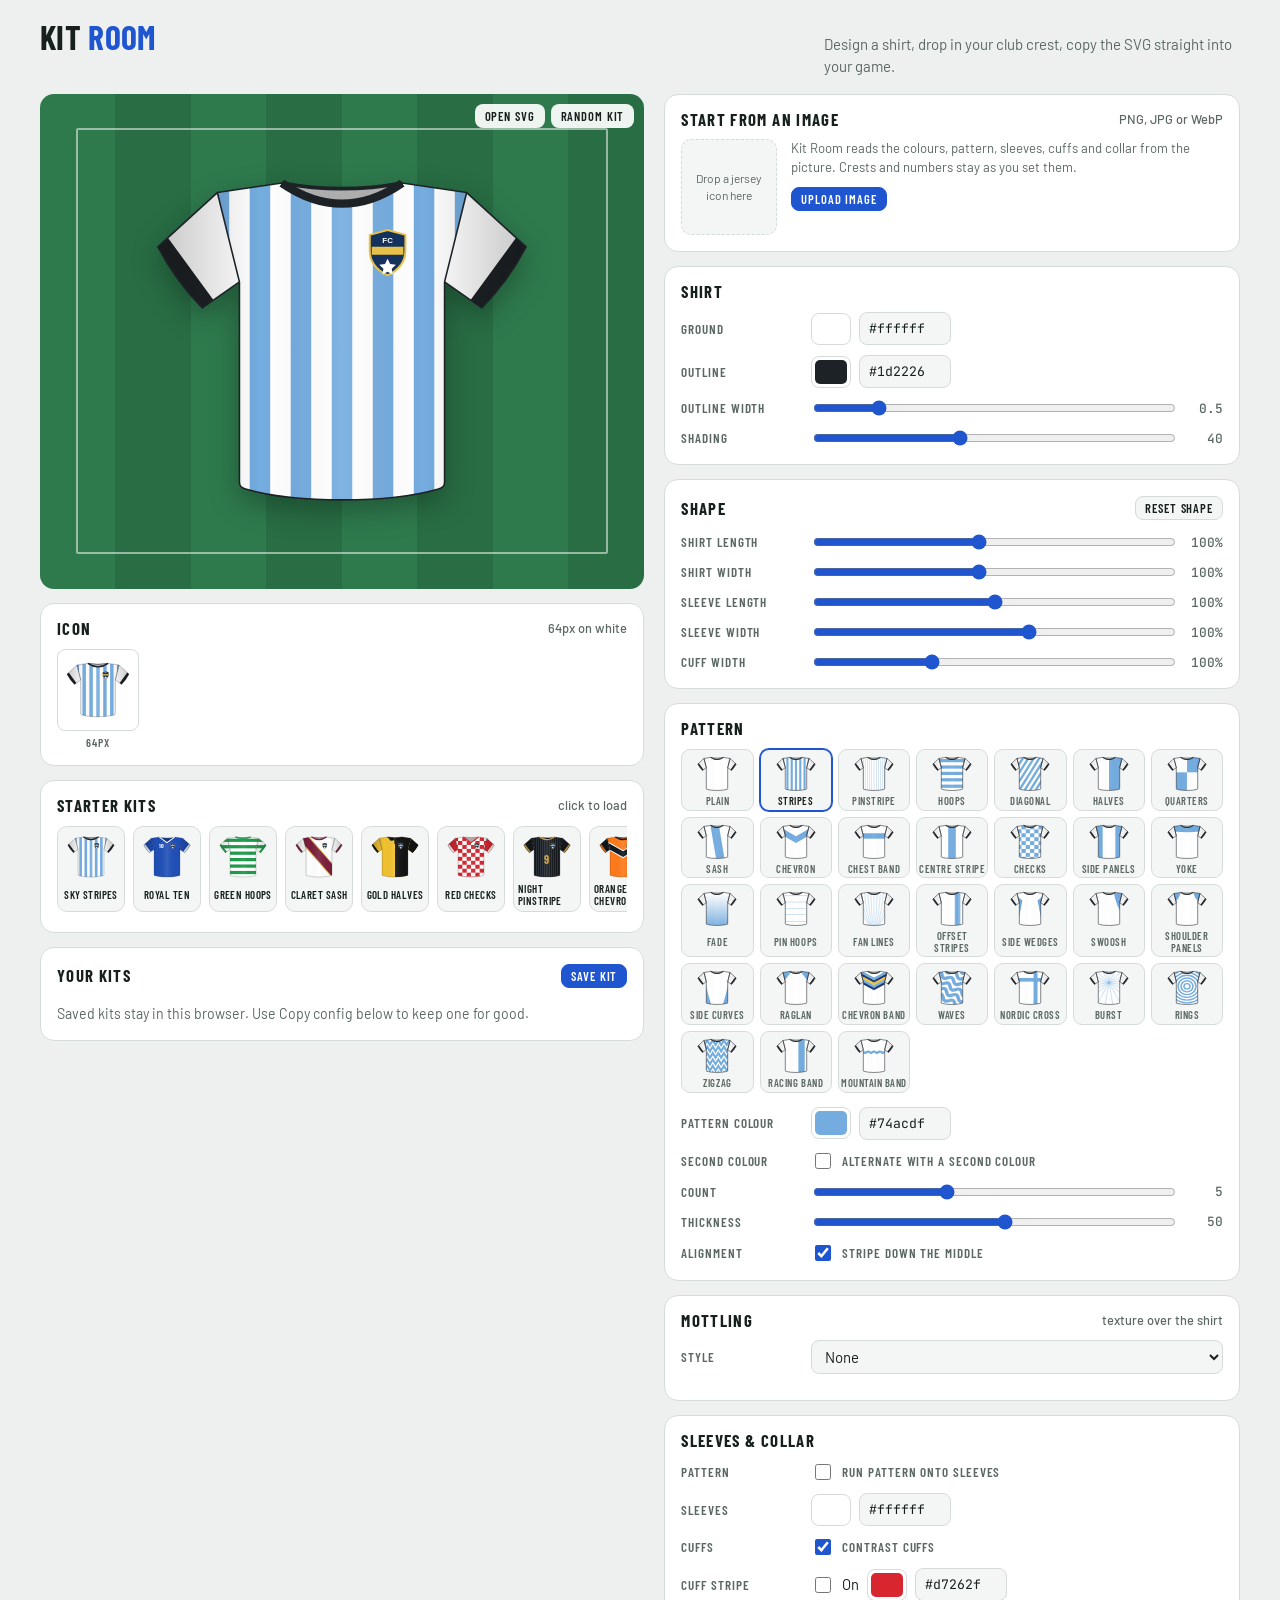
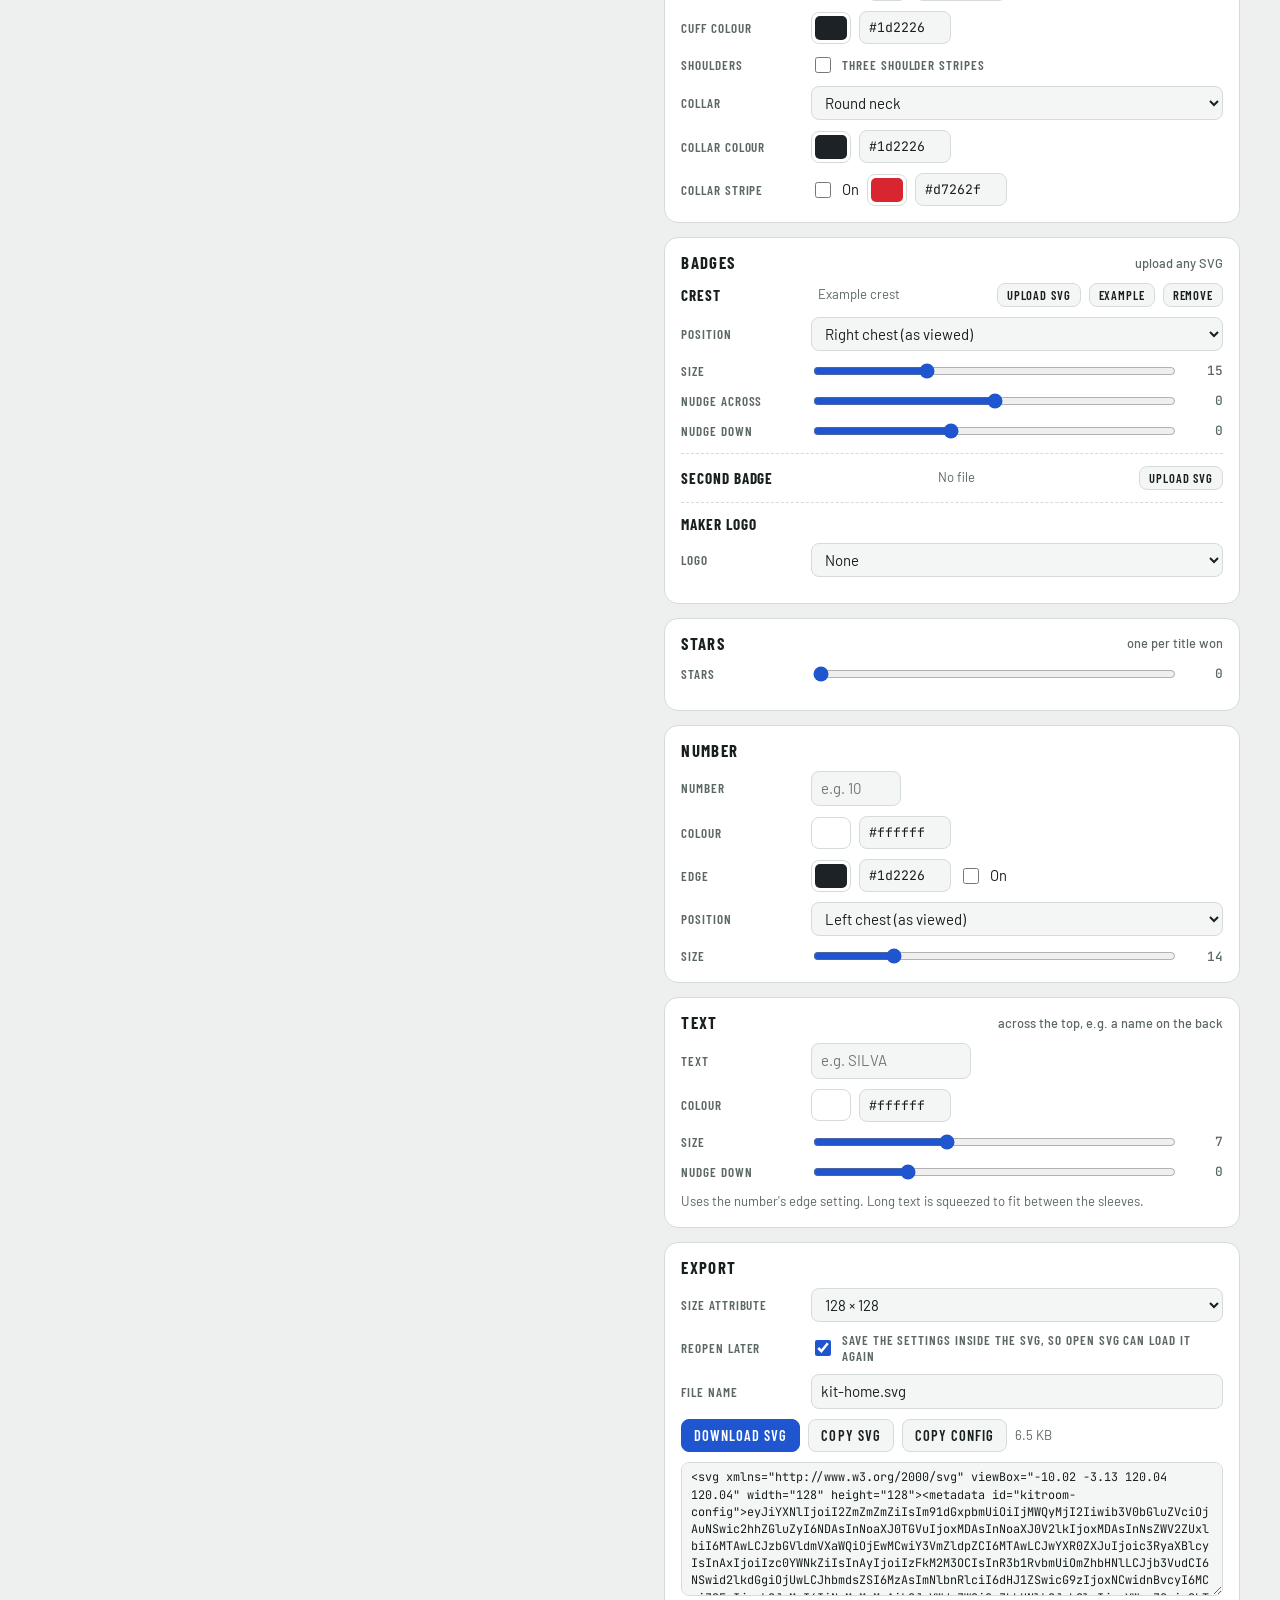
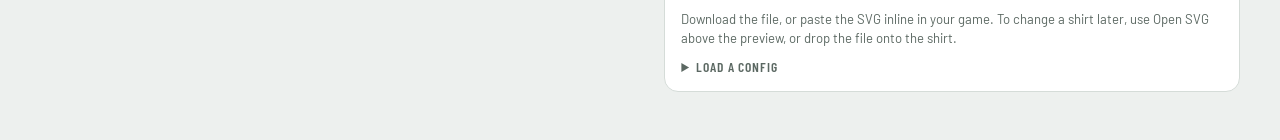
==== index.html @ 8db9efd8 "split standalone; add php drawer for randomization" ====
<!doctype html>
<html lang="en">
<head>
<meta charset="utf-8">
<meta name="viewport" content="width=device-width,initial-scale=1">
<title>Kit Room</title>
<link rel="preconnect" href="https://fonts.googleapis.com">
<link rel="stylesheet" href="https://fonts.googleapis.com/css2?family=Barlow+Condensed:wght@500;600;700&family=Barlow:wght@400;500;600&family=JetBrains+Mono:wght@400&display=swap">
<link rel="stylesheet" href="kit-room.css">
</head>
<body>
<div class="wrap">
  <header class="top">
    <h1>Kit <span>Room</span></h1>
    <p class="tag">Design a shirt, drop in your club crest, copy the SVG straight into your game.</p>
  </header>

  <div class="grid">
    <div class="stage-col">
      <div class="stage">
        <div class="stage-tools">
          <label class="btn small onturf file" title="Open a shirt SVG made in Kit Room">Open SVG<input type="file" accept=".svg,image/svg+xml" id="openSvg"></label><button class="btn small onturf" id="randomize" type="button">Random kit</button>
        </div>
        <div class="shirt" id="preview"></div>
      </div>

      <div class="card">
        <h2>Icon <small>64px on white</small></h2>
        <div class="sizes" id="sizes"></div>
      </div>

      <div class="card">
        <h2>Starter kits <small>click to load</small></h2>
        <div class="strip" id="presets"></div>
      </div>

      <div class="card">
        <h2>Your kits <button class="btn small primary" id="saveKit" type="button">Save kit</button></h2>
        <div class="strip" id="saved"></div>
        <p class="empty" id="savedEmpty">Saved kits stay in this browser. Use Copy config below to keep one for good.</p>
      </div>
    </div>

    <div class="controls">
      <section class="card" id="importCard">
        <h2>Start from an image <small>PNG, JPG or WebP</small></h2>
        <div class="import">
          <div class="import-drop" id="importDrop">
            <img id="importImg" alt="Uploaded jersey" hidden>
            <span id="importHint">Drop a jersey icon here</span>
          </div>
          <div class="import-body">
            <p class="note" style="margin:0" id="importText">Kit Room reads the colours, pattern, sleeves, cuffs and collar from the picture. Crests and numbers stay as you set them.</p>
            <div class="swatches" id="importSwatches"></div>
            <div class="btns"><label class="btn small primary file">Upload image<input type="file" accept="image/png,image/jpeg,image/webp,image/gif" id="importFile"></label><button class="btn small" type="button" id="importUndo" hidden>Undo</button></div>
          </div>
        </div>
      </section>

      <section class="card">
        <h2>Shirt</h2>
        <div class="row"><label for="c-base">Ground</label><div class="color"><input type="color" id="c-base" data-k="base"><input type="text" class="hex" id="h-base" data-hex="base" aria-label="Ground hex"></div></div>
        <div class="row"><label for="c-outline">Outline</label><div class="color"><input type="color" id="c-outline" data-k="outline"><input type="text" class="hex" id="h-outline" data-hex="outline" aria-label="Outline hex"></div></div>
        <div class="row"><label for="r-outlineW">Outline width</label><div class="range"><input type="range" id="r-outlineW" min="0" max="3" step="0.1" data-k="outlineW"><output></output></div></div>
        <div class="row"><label for="r-shading">Shading</label><div class="range"><input type="range" id="r-shading" min="0" max="100" step="1" data-k="shading"><output></output></div></div>
      </section>

      <section class="card">
        <h2>Shape <button class="btn small" id="resetShape" type="button">Reset shape</button></h2>
        <div class="row"><label for="r-shirtLen">Shirt length</label><div class="range"><input type="range" id="r-shirtLen" min="75" max="130" step="1" data-k="shirtLen" data-unit="%"><output></output></div></div>
        <div class="row"><label for="r-shirtWid">Shirt width</label><div class="range"><input type="range" id="r-shirtWid" min="75" max="130" step="1" data-k="shirtWid" data-unit="%"><output></output></div></div>
        <div class="row"><label for="r-sleeveLen">Sleeve length</label><div class="range"><input type="range" id="r-sleeveLen" min="40" max="160" step="1" data-k="sleeveLen" data-unit="%"><output></output></div></div>
        <div class="row"><label for="r-sleeveWid">Sleeve width</label><div class="range"><input type="range" id="r-sleeveWid" min="55" max="130" step="1" data-k="sleeveWid" data-unit="%"><output></output></div></div>
        <div class="row" id="cuffWidRow"><label for="r-cuffWid">Cuff width</label><div class="range"><input type="range" id="r-cuffWid" min="30" max="250" step="5" data-k="cuffWid" data-unit="%"><output></output></div></div>
      </section>

      <section class="card">
        <h2>Pattern</h2>
        <div class="patterns" id="patterns" role="group" aria-label="Pattern"></div>
        <div class="row" data-show="color1"><label for="c-p1">Pattern colour</label><div class="color"><input type="color" id="c-p1" data-k="p1"><input type="text" class="hex" id="h-p1" data-hex="p1" aria-label="Pattern hex"></div></div>
        <div class="row" data-show="twoTone"><span class="lbl">Second colour</span><label class="check"><input type="checkbox" id="k-twoTone" data-k="twoTone"> <span id="twoToneLabel">Alternate with a second colour</span></label></div>
        <div class="row" data-show="color2"><label for="c-p2">Colour 2</label><div class="color"><input type="color" id="c-p2" data-k="p2"><input type="text" class="hex" id="h-p2" data-hex="p2" aria-label="Second colour hex"></div></div>
        <div class="row" data-show="color3"><label for="c-p3">Colour 3</label><div class="color"><input type="color" id="c-p3" data-k="p3"><input type="text" class="hex" id="h-p3" data-hex="p3" aria-label="Third colour hex"></div></div>
        <div class="row" data-show="count"><label for="r-count">Count</label><div class="range"><input type="range" id="r-count" min="1" max="12" step="1" data-k="count"><output></output></div></div>
        <div class="row" data-show="width"><label for="r-width">Thickness</label><div class="range"><input type="range" id="r-width" min="5" max="90" step="1" data-k="width"><output></output></div></div>
        <div class="row" data-show="angle"><label for="r-angle">Angle</label><div class="range"><input type="range" id="r-angle" min="-60" max="60" step="1" data-k="angle"><output></output></div></div>
        <div class="row" data-show="pos"><label for="r-pos">Position</label><div class="range"><input type="range" id="r-pos" min="-24" max="24" step="0.5" data-k="pos"><output></output></div></div>
        <div class="row" data-show="vpos"><label for="r-vpos">Bar height</label><div class="range"><input type="range" id="r-vpos" min="-18" max="40" step="0.5" data-k="vpos"><output></output></div></div>
        <div class="row" data-show="gap"><label for="r-gap" id="gapLabel">Centre gap</label><div class="range"><input type="range" id="r-gap" min="0" max="30" step="1" data-k="gap"><output></output></div></div>
        <div class="row" data-show="jagged"><span class="lbl">Edges</span><label class="check"><input type="checkbox" id="k-jagged" data-k="jagged"> Stepped, jagged edges</label></div>
        <div class="row" data-show="flip"><span class="lbl">Mirror</span><label class="check"><input type="checkbox" id="k-flip" data-k="flip"> Flip left and right</label></div>
        <div class="row" data-show="center"><span class="lbl">Alignment</span><label class="check"><input type="checkbox" id="k-center" data-k="center"> Stripe down the middle</label></div>
      </section>

      <section class="card">
        <h2>Mottling <small>texture over the shirt</small></h2>
        <div class="row"><label for="s-mottle">Style</label><select id="s-mottle" data-k="mottle"><option value="off">None</option><option value="speckle">Speckled</option><option value="blotch">Blotchy</option><option value="lattice">Ornament lattice</option><option value="weave">Woven grid</option><option value="zebra">Zebra</option><option value="leaves">Leaf herringbone</option><option value="streaks">Brush streaks</option></select></div>
        <div class="row" data-mottle><label for="c-mottleColor">Colour</label><div class="color"><input type="color" id="c-mottleColor" data-k="mottleColor"><input type="text" class="hex" id="h-mottleColor" data-hex="mottleColor" aria-label="Mottling hex"></div></div>
        <div class="row" data-mottle><label for="r-mottleStrength">Strength</label><div class="range"><input type="range" id="r-mottleStrength" min="5" max="100" step="1" data-k="mottleStrength" data-unit="%"><output></output></div></div>
        <div class="row" data-mottle><label for="r-mottleScale">Scale</label><div class="range"><input type="range" id="r-mottleScale" min="40" max="250" step="5" data-k="mottleScale" data-unit="%"><output></output></div></div>
        <div class="row" data-mottle><span class="lbl">Sleeves</span><label class="check"><input type="checkbox" id="k-mottleSleeves" data-k="mottleSleeves"> Mottle the sleeves too</label></div>
        <div class="row" id="mottleSeedRow"><span class="lbl">Variation</span><div class="btns"><button class="btn small" type="button" id="mottleShuffle">Shuffle</button><span class="note" style="margin:0" id="mottleSeedNote"></span></div></div>
      </section>

      <section class="card">
        <h2>Sleeves &amp; collar</h2>
        <div class="row"><span class="lbl">Pattern</span><label class="check"><input type="checkbox" id="k-patternSleeves" data-k="patternSleeves"> Run pattern onto sleeves</label></div>
        <div class="row" id="sleeveRow"><label for="c-sleeve">Sleeves</label><div class="color"><input type="color" id="c-sleeve" data-k="sleeve"><input type="text" class="hex" id="h-sleeve" data-hex="sleeve" aria-label="Sleeve hex"></div></div>
        <div class="row"><span class="lbl">Cuffs</span><label class="check"><input type="checkbox" id="k-cuff" data-k="cuff"> Contrast cuffs</label></div>
        <div class="row" id="cuffStripeRow"><span class="lbl">Cuff stripe</span><div class="color"><label class="check"><input type="checkbox" id="k-cuffStripe" data-k="cuffStripe"> On</label><input type="color" id="c-cuffStripeColor" data-k="cuffStripeColor" aria-label="Cuff stripe colour"><input type="text" class="hex" id="h-cuffStripeColor" data-hex="cuffStripeColor" aria-label="Cuff stripe hex"></div></div>
        <div class="row" id="cuffRow"><label for="c-cuffColor">Cuff colour</label><div class="color"><input type="color" id="c-cuffColor" data-k="cuffColor"><input type="text" class="hex" id="h-cuffColor" data-hex="cuffColor" aria-label="Cuff hex"></div></div>
        <div class="row"><span class="lbl">Shoulders</span><label class="check"><input type="checkbox" id="k-shStripes" data-k="shStripes"> Three shoulder stripes</label></div>
        <div class="row" id="shRow"><label for="c-shColor">Stripe colour</label><div class="color"><input type="color" id="c-shColor" data-k="shColor"><input type="text" class="hex" id="h-shColor" data-hex="shColor" aria-label="Shoulder stripe hex"></div></div>
        <div class="row"><label for="s-collar">Collar</label><select id="s-collar" data-k="collar"><option value="round">Round neck</option><option value="crew">High crew</option><option value="v">V-neck</option><option value="polo">Polo</option></select></div>
        <div class="row"><label for="c-collarColor">Collar colour</label><div class="color"><input type="color" id="c-collarColor" data-k="collarColor"><input type="text" class="hex" id="h-collarColor" data-hex="collarColor" aria-label="Collar hex"></div></div>
        <div class="row"><span class="lbl">Collar stripe</span><div class="color"><label class="check"><input type="checkbox" id="k-collarStripe" data-k="collarStripe"> On</label><input type="color" id="c-collarStripeColor" data-k="collarStripeColor" aria-label="Collar stripe colour"><input type="text" class="hex" id="h-collarStripeColor" data-hex="collarStripeColor" aria-label="Collar stripe hex"></div></div>
      </section>

      <section class="card">
        <h2>Badges <small>upload any SVG</small></h2>
        <div id="slots"></div>
        <div class="slot">
          <div class="slot-head"><b>Maker logo</b></div>
          <div class="row"><label for="s-makerLogo">Logo</label><select id="s-makerLogo" data-k="makerLogo"><option value="none">None</option><option value="adidas">Adidas</option><option value="puma">Puma</option><option value="nike">Nike</option><option value="kelme">Kelme</option><option value="marathon">Marathon</option><option value="umbro">Umbro</option><option value="capelli">Capelli Sport</option><option value="saeta">Saeta</option><option value="kappa">Kappa</option><option value="kappafig">Kappa (figures only)</option><option value="merooj">Merooj</option><option value="reebok">Reebok</option><option value="sudu">Sudu</option><option value="hummel">Hummel</option><option value="jako">Jako</option><option value="legea">Legea</option><option value="castore">Castore</option><option value="joma">Joma</option><option value="macron">Macron</option></select></div>
          <div class="row" data-maker><label for="c-makerColor">Colour</label><div class="color"><input type="color" id="c-makerColor" data-k="makerColor"><input type="text" class="hex" id="h-makerColor" data-hex="makerColor" aria-label="Maker logo hex"></div></div>
          <div class="row" data-maker><label for="s-makerPos">Position</label><select id="s-makerPos" data-k="makerPos"><option value="L">Left chest (as viewed)</option><option value="C">Centre chest</option><option value="R">Right chest (as viewed)</option><option value="M">Centre front</option></select></div>
          <div class="row" data-maker><label for="r-makerSize">Size</label><div class="range"><input type="range" id="r-makerSize" min="3" max="30" step="0.5" data-k="makerSize"><output></output></div></div>
          <div class="row" data-maker><label for="r-makerDx">Nudge across</label><div class="range"><input type="range" id="r-makerDx" min="-12" max="12" step="0.5" data-k="makerDx"><output></output></div></div>
          <div class="row" data-maker><label for="r-makerDy">Nudge down</label><div class="range"><input type="range" id="r-makerDy" min="-12" max="20" step="0.5" data-k="makerDy"><output></output></div></div>
        </div>
      </section>

      <section class="card">
        <h2>Stars <small>one per title won</small></h2>
        <div class="row"><label for="r-stars">Stars</label><div class="range"><input type="range" id="r-stars" min="0" max="10" step="1" data-k="stars"><output></output></div></div>
        <div class="row" data-star><label for="c-starColor">Colour</label><div class="color"><input type="color" id="c-starColor" data-k="starColor"><input type="text" class="hex" id="h-starColor" data-hex="starColor" aria-label="Star hex"></div></div>
        <div class="row" data-star><label for="s-starPos">Position</label><select id="s-starPos" data-k="starPos"><option value="crest">Above the crest</option><option value="L">Left chest (as viewed)</option><option value="C">Centre chest</option><option value="R">Right chest (as viewed)</option></select></div>
        <div class="row" data-star><label for="s-starLayout">Layout</label><select id="s-starLayout" data-k="starLayout"><option value="row">Straight row</option><option value="arc">Arc</option><option value="stack">Two rows</option></select></div>
        <div class="row" data-star><label for="r-starSize">Size</label><div class="range"><input type="range" id="r-starSize" min="1.5" max="9" step="0.25" data-k="starSize"><output></output></div></div>
        <div class="row" data-star><label for="r-starGap">Spacing</label><div class="range"><input type="range" id="r-starGap" min="0" max="4" step="0.1" data-k="starGap"><output></output></div></div>
        <div class="row" data-star><label for="r-starDy">Nudge down</label><div class="range"><input type="range" id="r-starDy" min="-10" max="10" step="0.5" data-k="starDy"><output></output></div></div>
      </section>

      <section class="card">
        <h2>Number</h2>
        <div class="row"><label for="t-number">Number</label><input type="text" id="t-number" data-k="number" maxlength="3" placeholder="e.g. 10" style="width:90px"></div>
        <div class="row"><label for="c-numColor">Colour</label><div class="color"><input type="color" id="c-numColor" data-k="numColor"><input type="text" class="hex" id="h-numColor" data-hex="numColor" aria-label="Number hex"></div></div>
        <div class="row"><label for="c-numStroke">Edge</label><div class="color"><input type="color" id="c-numStroke" data-k="numStroke"><input type="text" class="hex" id="h-numStroke" data-hex="numStroke" aria-label="Number edge hex"><label class="check"><input type="checkbox" id="k-numEdge" data-k="numEdge"> On</label></div></div>
        <div class="row"><label for="s-numPos">Position</label><select id="s-numPos" data-k="numPos"><option value="L">Left chest (as viewed)</option><option value="C">Centre chest</option><option value="R">Right chest (as viewed)</option><option value="B">Big, centre front</option></select></div>
        <div class="row"><label for="r-numSize">Size</label><div class="range"><input type="range" id="r-numSize" min="6" max="44" step="1" data-k="numSize"><output></output></div></div>
      </section>

      <section class="card">
        <h2>Text <small>across the top, e.g. a name on the back</small></h2>
        <div class="row"><label for="t-text">Text</label><input type="text" id="t-text" data-k="text" maxlength="12" placeholder="e.g. SILVA" spellcheck="false" style="width:160px"></div>
        <div class="row"><label for="c-textColor">Colour</label><div class="color"><input type="color" id="c-textColor" data-k="textColor"><input type="text" class="hex" id="h-textColor" data-hex="textColor" aria-label="Text hex"></div></div>
        <div class="row"><label for="r-textSize">Size</label><div class="range"><input type="range" id="r-textSize" min="3" max="14" step="0.5" data-k="textSize"><output></output></div></div>
        <div class="row"><label for="r-textDy">Nudge down</label><div class="range"><input type="range" id="r-textDy" min="-10" max="30" step="0.5" data-k="textDy"><output></output></div></div>
        <p class="note">Uses the number's edge setting. Long text is squeezed to fit between the sleeves.</p>
      </section>

      <section class="card">
        <h2>Export</h2>
        <div class="row"><label for="s-exportSize">Size attribute</label><select id="s-exportSize"><option value="">None (scales to container)</option><option value="32">32 × 32</option><option value="64">64 × 64</option><option value="128" selected>128 × 128</option><option value="256">256 × 256</option></select></div>
        <div class="row"><span class="lbl">Reopen later</span><label class="check"><input type="checkbox" id="k-embed" checked> Save the settings inside the SVG, so Open SVG can load it again</label></div>
        <div class="row"><label for="t-fname">File name</label><input type="text" id="t-fname" value="kit-home.svg" spellcheck="false"></div>
        <div class="btns"><button class="btn primary" id="downloadSvg" type="button">Download SVG</button><button class="btn" id="copySvg" type="button">Copy SVG</button><button class="btn" id="copyCfg" type="button">Copy config</button><span class="note" id="bytes" style="margin:0"></span></div>
        <textarea id="svgOut" rows="7" readonly aria-label="SVG code" style="margin-top:10px"></textarea>
        <p class="note">Download the file, or paste the SVG inline in your game. To change a shirt later, use Open SVG above the preview, or drop the file onto the shirt.</p>
        <details style="margin-top:10px">
          <summary class="lbl" style="cursor:pointer;font:600 .85rem var(--f-display);letter-spacing:.07em;text-transform:uppercase;color:var(--muted)">Load a config</summary>
          <textarea id="cfgIn" rows="4" placeholder='Paste kit config JSON here' style="margin-top:8px"></textarea>
          <div class="btns" style="margin-top:8px"><button class="btn" id="loadCfg" type="button">Load config</button></div>
        </details>
      </section>
    </div>
  </div>
</div>
<div class="toast" id="toast" hidden></div>

<script src="kit-engine.js"></script>
<script src="presets.js"></script>
<script src="kit-room.js"></script>
</body>
</html>
---- kit-room.css ----
/* Kit Room styles */
[hidden]{display:none!important}
body{margin:0}
img{max-width:100%}
/* Layout: equipment-room workbench — a mown-turf stage holding the shirt on the left, a tidy column of kit controls on the right. */
:root{
  --bg:#edf0ee; --panel:#ffffff; --ink:#17201c; --muted:#5b6862; --line:#d5dcd8; --soft:#f4f6f5;
  --accent:#1f56d0; --accent-ink:#ffffff; --turf1:#2e7a4d; --turf2:#286d44; --chalk:#f3f6f1;
  --f-display:"Barlow Condensed","Arial Narrow",Arial,sans-serif;
  --f-body:"Barlow",system-ui,-apple-system,"Segoe UI",sans-serif;
  --f-mono:"JetBrains Mono",ui-monospace,Menlo,Consolas,monospace;
}
@media (prefers-color-scheme: dark){:root:not([data-theme="light"]){
  --bg:#111614; --panel:#192019; --ink:#e4ebe7; --muted:#93a39b; --line:#2b3732; --soft:#1f2723;
  --accent:#7ea3ff; --accent-ink:#0d1530; --turf1:#22593a; --turf2:#1e5034; --chalk:#e8eee6; color-scheme:dark}}
:root[data-theme="dark"]{
  --bg:#111614; --panel:#192019; --ink:#e4ebe7; --muted:#93a39b; --line:#2b3732; --soft:#1f2723;
  --accent:#7ea3ff; --accent-ink:#0d1530; --turf1:#22593a; --turf2:#1e5034; --chalk:#e8eee6; color-scheme:dark}
*{box-sizing:border-box}
body{background:var(--bg);color:var(--ink);font:15px/1.45 var(--f-body)}
.wrap{max-width:1240px;margin:0 auto;padding:20px 20px 48px}
header.top{display:flex;align-items:baseline;justify-content:space-between;gap:12px;flex-wrap:wrap;margin-bottom:16px}
h1{font:700 2.1rem/1 var(--f-display);letter-spacing:.01em;margin:0;text-transform:uppercase}
h1 span{color:var(--accent)}
.tag{color:var(--muted);margin:0;max-width:52ch}
.grid{display:grid;grid-template-columns:minmax(0,1.05fr) minmax(0,1fr);gap:20px;align-items:start}
.grid > *{min-width:0}
.stage .shirt{overflow:hidden}
@media (max-width:880px){.grid{grid-template-columns:minmax(0,1fr)}}
.stage-col{grid-template-columns:minmax(0,1fr);position:sticky;top:calc(env(safe-area-inset-top,0px) + 12px);display:grid;gap:14px}
@media (max-width:880px){.stage-col{position:static}}
.stage{border-radius:14px;overflow:hidden;position:relative;
  background:repeating-linear-gradient(90deg,var(--turf1) 0 12.5%,var(--turf2) 12.5% 25%);
  width:100%;aspect-ratio:1/0.82;max-width:100%;display:grid;place-items:center}
.stage::before{content:"";position:absolute;inset:7% 6%;border:2px solid color-mix(in srgb,var(--chalk) 55%,transparent);border-radius:2px;pointer-events:none}
.stage::after{content:"";position:absolute;left:50%;top:50%;width:26%;aspect-ratio:1;transform:translate(-50%,-50%);border:2px solid color-mix(in srgb,var(--chalk) 45%,transparent);border-radius:50%;pointer-events:none}
.stage .shirt{width:min(72%,380px);position:relative;z-index:1;filter:drop-shadow(0 10px 14px rgba(0,0,0,.28))}
.stage .shirt > svg{display:block;width:100%;height:auto}
.stage-tools{position:absolute;right:10px;top:10px;z-index:2;display:flex;gap:6px}
.stage.drop{outline:3px dashed var(--accent);outline-offset:-6px}
.sizes{display:flex;gap:10px;flex-wrap:wrap;align-items:flex-end}
.sz{display:grid;justify-items:center;gap:4px;font:600 .72rem var(--f-display);letter-spacing:.08em;color:var(--muted);text-transform:uppercase}
.sz .box{display:grid;place-items:center;border:1px solid var(--line);border-radius:8px;padding:8px;background:#ffffff}
.sz .box > svg{display:block}
.card{background:var(--panel);border:1px solid var(--line);border-radius:14px;padding:16px}
.card h2{font:700 1.05rem/1 var(--f-display);letter-spacing:.08em;text-transform:uppercase;margin:0 0 12px;display:flex;justify-content:space-between;align-items:center;gap:8px}
.card h2 small{font:500 .8rem var(--f-body);letter-spacing:0;text-transform:none;color:var(--muted)}
.strip{display:flex;gap:8px;overflow-x:auto;padding-bottom:4px}
.thumb{flex:0 0 auto;width:68px;border:1px solid var(--line);background:var(--soft);border-radius:10px;padding:6px 4px 4px;cursor:pointer;display:grid;justify-items:center;gap:2px;color:var(--ink);font:600 .68rem/1.1 var(--f-display);letter-spacing:.04em;text-transform:uppercase;position:relative}
.thumb:hover{border-color:var(--accent)}
.thumb > svg{width:48px;height:48px}
.thumb .x{position:absolute;top:2px;right:2px;width:18px;height:18px;border-radius:50%;border:0;background:var(--panel);color:var(--muted);font:600 12px/18px var(--f-body);padding:0;cursor:pointer}
.empty{color:var(--muted);font-size:.88rem;margin:0}
.controls{display:grid;gap:14px;min-width:0}
.row{display:grid;grid-template-columns:120px minmax(0,1fr);gap:10px;align-items:center;margin-bottom:10px}
.row:last-child{margin-bottom:0}
.row > label,.row > .lbl{font:600 .82rem var(--f-display);letter-spacing:.07em;text-transform:uppercase;color:var(--muted)}
@media (max-width:420px){.row{grid-template-columns:1fr;gap:4px}}
.color{display:flex;gap:8px;align-items:center}
input[type=color]{width:40px;height:32px;padding:0;border:1px solid var(--line);border-radius:8px;background:none;cursor:pointer}
input[type=color]::-webkit-color-swatch-wrapper{padding:3px}
input[type=color]::-webkit-color-swatch{border:0;border-radius:5px}
input[type=text],select,textarea{font:inherit;color:var(--ink);background:var(--soft);border:1px solid var(--line);border-radius:8px;padding:6px 9px;min-width:0}
input.hex{width:92px;font-family:var(--f-mono);font-size:.82rem;text-transform:lowercase}
select{width:100%}
.range{display:flex;gap:10px;align-items:center}
.range input{flex:1;accent-color:var(--accent);min-width:0}
.range output{font:500 .8rem var(--f-mono);color:var(--muted);width:4.4ch;text-align:right;font-variant-numeric:tabular-nums}
.check{display:flex;gap:8px;align-items:center;font-size:.92rem;cursor:pointer}
.check input{accent-color:var(--accent);width:16px;height:16px}
.patterns{display:grid;grid-template-columns:repeat(auto-fill,minmax(64px,1fr));gap:6px;margin-bottom:14px}
.pat{border:1px solid var(--line);background:var(--soft);border-radius:9px;padding:4px 2px 3px;cursor:pointer;display:grid;justify-items:center;gap:1px;color:var(--muted);font:600 .66rem/1.1 var(--f-display);letter-spacing:.05em;text-transform:uppercase}
.pat > span > svg{display:block;width:40px;height:40px}
.pat[aria-pressed="true"]{border-color:var(--accent);box-shadow:0 0 0 1px var(--accent);color:var(--ink)}
button{font:inherit}
.btn{font:600 .9rem var(--f-display);letter-spacing:.07em;text-transform:uppercase;border-radius:8px;padding:7px 12px;border:1px solid var(--line);background:var(--soft);color:var(--ink);cursor:pointer}
.btn:hover{border-color:var(--accent)}
.btn.primary{background:var(--accent);border-color:var(--accent);color:var(--accent-ink)}
.btn.small{padding:4px 9px;font-size:.78rem}
.btn.onturf{background:rgba(255,255,255,.92);color:#17201c;border-color:transparent}
button:focus-visible,input:focus-visible,select:focus-visible,textarea:focus-visible,.pat:focus-visible{outline:2px solid var(--accent);outline-offset:2px}
.btns{display:flex;gap:8px;flex-wrap:wrap;align-items:center}
.slot{border-top:1px dashed var(--line);padding-top:12px;margin-top:12px}
.slot:first-of-type{border-top:0;padding-top:0;margin-top:0}
.slot-head{display:flex;justify-content:space-between;align-items:center;gap:8px;margin-bottom:10px;flex-wrap:wrap}
.slot-head b{font:700 .95rem var(--f-display);letter-spacing:.06em;text-transform:uppercase}
.slot-head .fname{font-size:.82rem;color:var(--muted);overflow:hidden;text-overflow:ellipsis;white-space:nowrap;max-width:20ch}
.file{position:relative;overflow:hidden}
.file input{position:absolute;inset:0;opacity:0;cursor:pointer}
textarea{width:100%;font:400 .74rem/1.45 var(--f-mono);resize:vertical}
.note{font-size:.82rem;color:var(--muted);margin:8px 0 0}
.import{display:grid;grid-template-columns:96px minmax(0,1fr);gap:14px;align-items:start}
.import-drop{width:96px;height:96px;border:1px dashed var(--line);border-radius:10px;display:grid;place-items:center;text-align:center;font-size:.75rem;color:var(--muted);padding:6px;background:var(--soft)}
.import-drop.over{border-color:var(--accent);background:color-mix(in srgb,var(--accent) 10%,var(--soft))}
.import-drop img{max-width:100%;max-height:100%;image-rendering:pixelated}
.import-body{display:grid;gap:10px;min-width:0}
.swatches{display:flex;gap:6px;flex-wrap:wrap}
.swatches:empty{display:none}
.sw{display:flex;align-items:center;gap:6px;font:500 .74rem var(--f-mono);color:var(--muted);border:1px solid var(--line);border-radius:999px;padding:2px 8px 2px 3px}
.sw i{width:16px;height:16px;border-radius:50%;border:1px solid var(--line);display:block}
.inv-sw{display:inline-flex;gap:3px;margin-left:4px}
.inv-sw i{width:14px;height:14px;border-radius:50%;border:1px solid var(--line);display:block}
.toast{position:fixed;left:50%;bottom:calc(20px + env(safe-area-inset-bottom,0px));transform:translateX(-50%);background:var(--ink);color:var(--bg);padding:8px 14px;border-radius:8px;font-weight:600;font-size:.9rem;z-index:10}
.hidden-ctl{display:none}
@media (prefers-reduced-motion:no-preference){.stage .shirt > svg{transition:transform .2s}.stage .shirt:hover > svg{transform:scale(1.02)}}
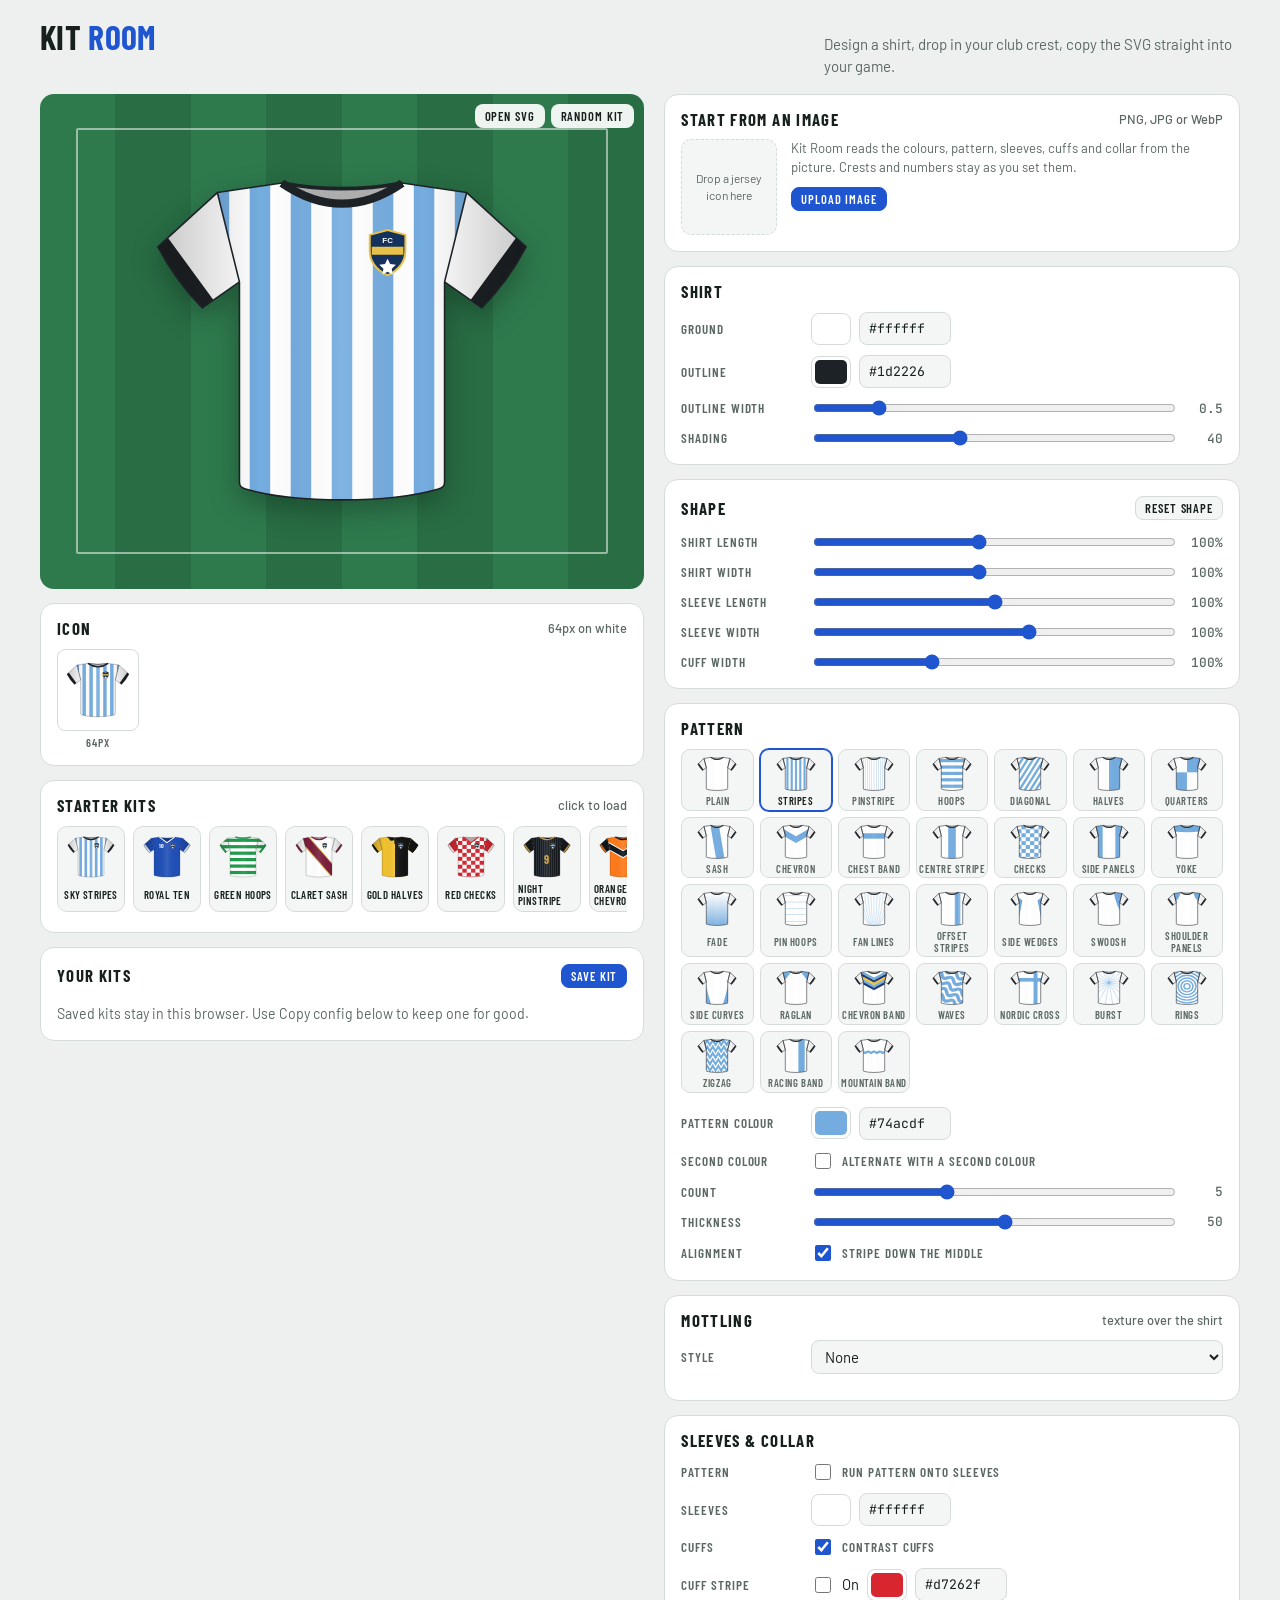
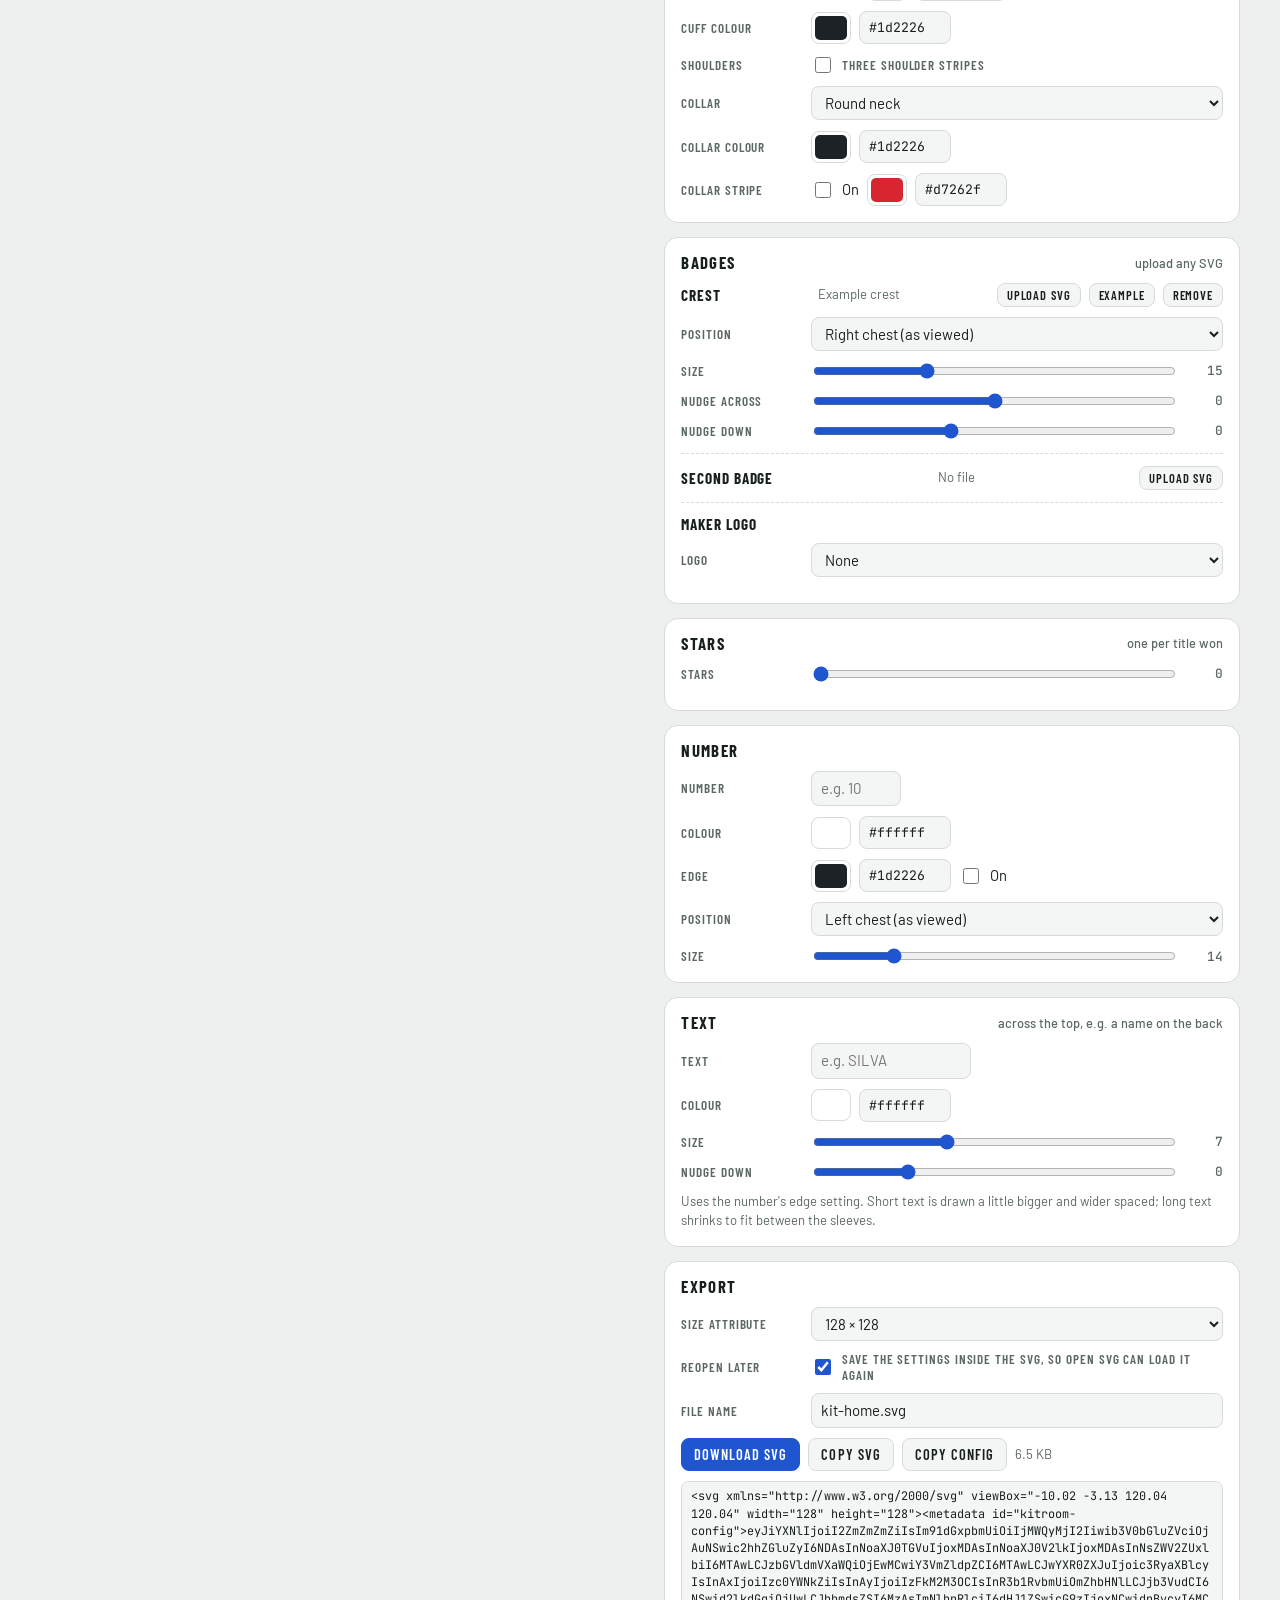
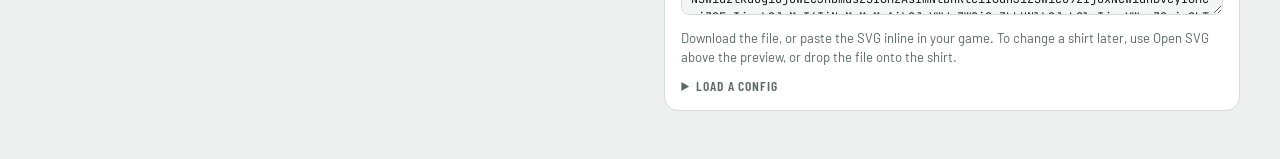
==== commit 526e4ca5: "Improve text generation" ====
--- a/index.html
+++ b/index.html
@@ -152,11 +152,11 @@
 
       <section class="card">
         <h2>Text <small>across the top, e.g. a name on the back</small></h2>
-        <div class="row"><label for="t-text">Text</label><input type="text" id="t-text" data-k="text" maxlength="12" placeholder="e.g. SILVA" spellcheck="false" style="width:160px"></div>
+        <div class="row"><label for="t-text">Text</label><input type="text" id="t-text" data-k="text" maxlength="16" placeholder="e.g. SILVA" spellcheck="false" style="width:160px"></div>
         <div class="row"><label for="c-textColor">Colour</label><div class="color"><input type="color" id="c-textColor" data-k="textColor"><input type="text" class="hex" id="h-textColor" data-hex="textColor" aria-label="Text hex"></div></div>
         <div class="row"><label for="r-textSize">Size</label><div class="range"><input type="range" id="r-textSize" min="3" max="14" step="0.5" data-k="textSize"><output></output></div></div>
         <div class="row"><label for="r-textDy">Nudge down</label><div class="range"><input type="range" id="r-textDy" min="-10" max="30" step="0.5" data-k="textDy"><output></output></div></div>
-        <p class="note">Uses the number's edge setting. Long text is squeezed to fit between the sleeves.</p>
+        <p class="note">Uses the number's edge setting. Short text is drawn a little bigger and wider spaced; long text shrinks to fit between the sleeves.</p>
       </section>
 
       <section class="card">
